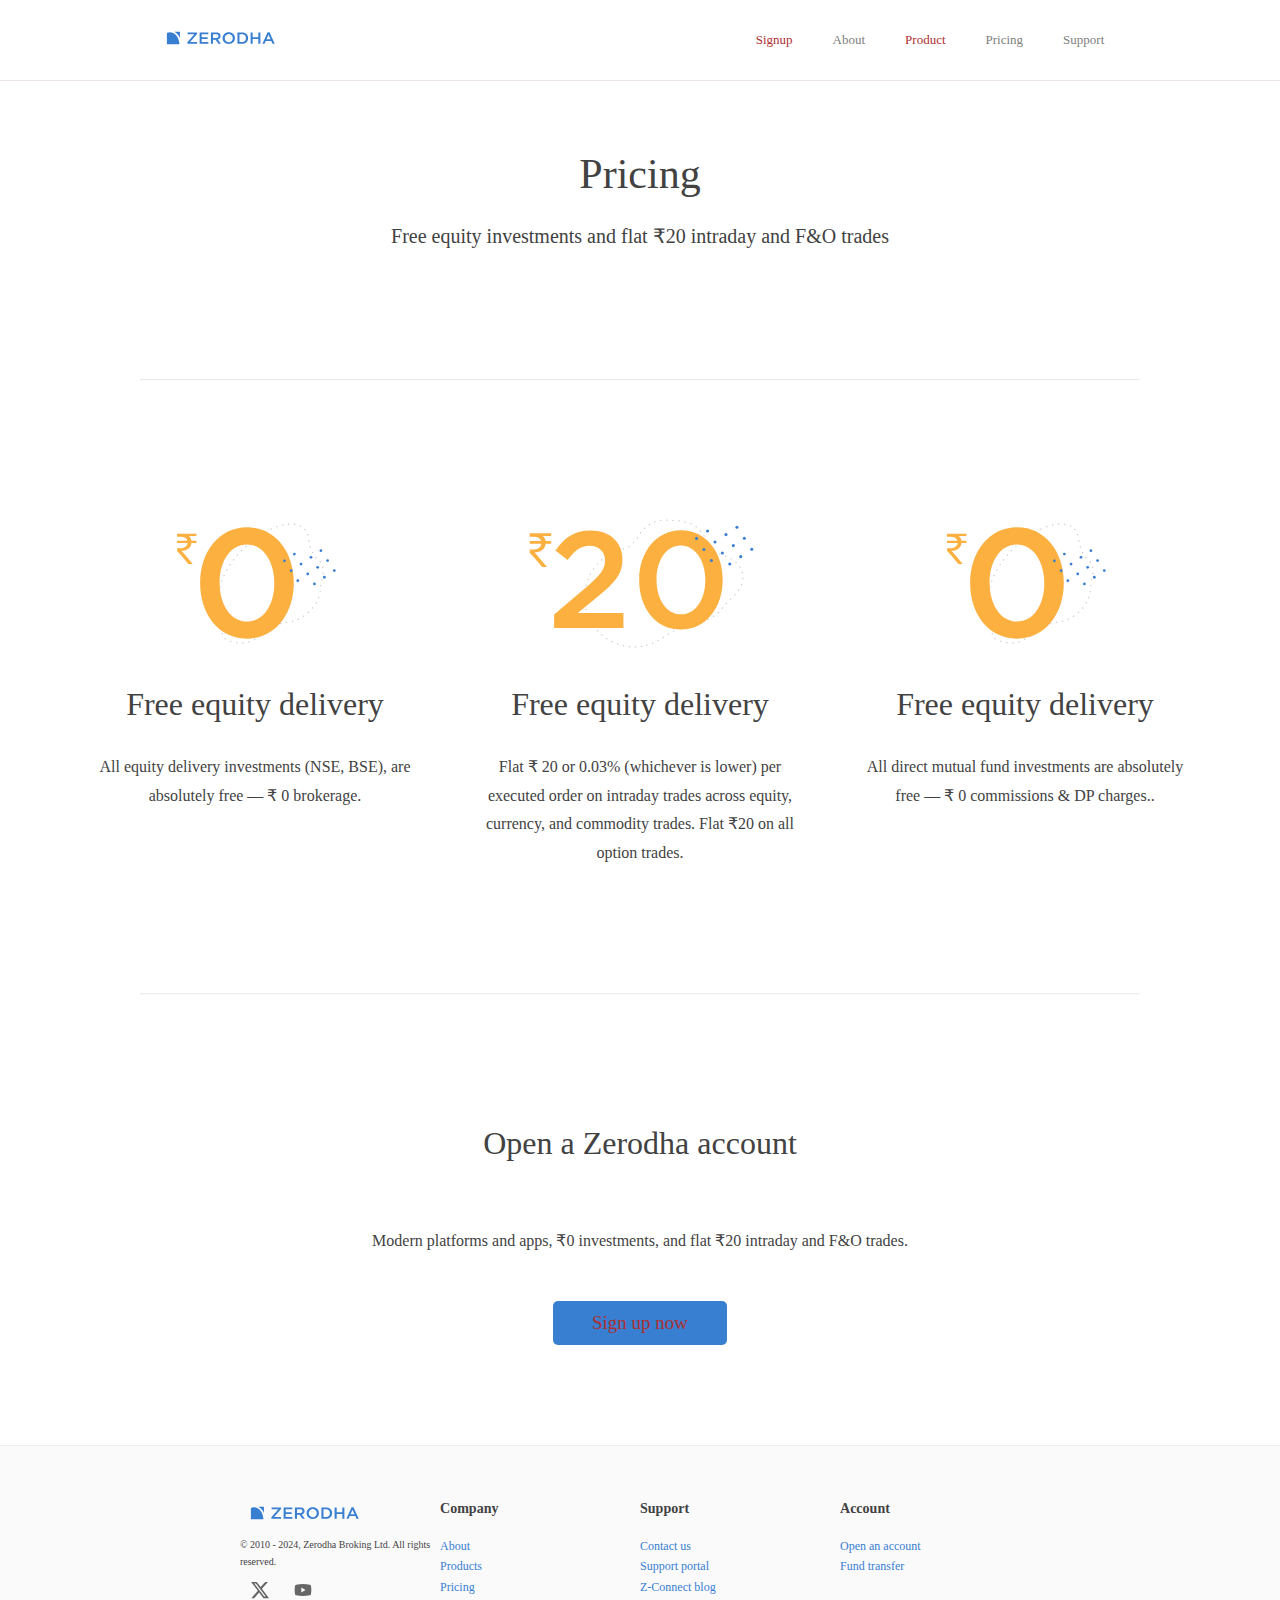
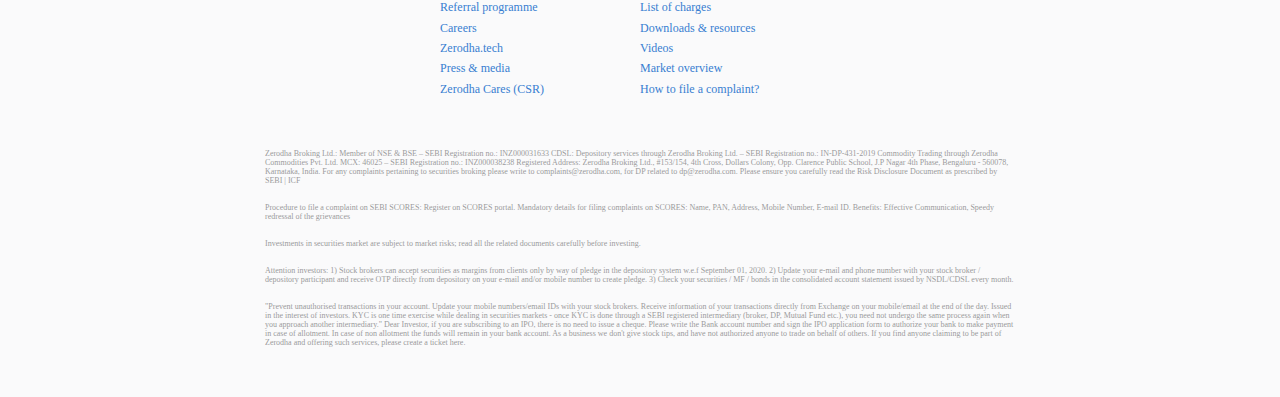
==== pricing.html @ 3a651345 "Pricing Page added and Linked every Page" ====
<!DOCTYPE html>
<html lang="en">

<head>
    <meta charset="UTF-8">
    <meta name="viewport" content="width=device-width, initial-scale=1.0">
    <title>Free equity investments and low brokerage trades at flat Rs 20 – Zerodha</title>
    <link rel="stylesheet type=" text/css" href="style.css">
</head>

<body>

    <div class="main">

        <nav class="navbar">
            <div class="container">
                <div class="logo">
                    <a href="index.html"><img src="/images/logo.svg"></a>
                </div>
                <ul class="items">
                    <li class="item"><a href="/signupPageTwo.html"> Signup </a></li>
                    <li class="item">About</li>
                    <li class="item"><a href="/product.html"> Product </a></li>
                    <li class="item">Pricing</li>
                    <li class="item">Support</li>
                </ul>
            </div>
        </nav>

        <h1 style="margin-top: 150px;font-size: 42px;">Pricing</h1>
        <h3 style="width: 1000px;font-weight: 400;text-align: center;margin-top: 20px;font-size: 20px;">Free equity
            investments and flat ₹20 intraday and F&O trades</h3>

        <hr style="width: 1000px;margin-top: 110px;">

        <div class="mainrowzero">
            <div class="firstcolumn">
                <img style="width: 250px;" src="/images/pricing-eq.svg">
                <h2>Free equity delivery</h2>
                <h4 style="width: 325px;text-align: center;">All equity delivery investments (NSE, BSE), are absolutely free — ₹ 0 brokerage.</h4>
            </div>
            <div class="firstcolumn">
                <img style="width: 250px;" src="/images/other-trades.svg">
                <h2>Free equity delivery</h2>
                <h4 style="width: 325px; text-align: center;">Flat ₹ 20 or 0.03% (whichever is lower) per executed order on intraday trades across equity, currency, and commodity trades. Flat ₹20 on all option trades.</h4>
            </div>
            <div class="firstcolumn">
                <img style="width: 250px;" src="/images/pricing-eq.svg">
                <h2>Free equity delivery</h2>
                <h4 style="width: 325px;text-align: center;">All direct mutual fund investments are absolutely free — ₹ 0 commissions & DP charges..</h4>
            </div>

        </div>

        <hr style="width: 1000px;margin-top: 110px;">

        <div class="sixthcontainer">
            <h2>Open a Zerodha account</h2>
            <h4 class="Modern" style="width: 1000px;">Modern platforms and apps, ₹0 investments, and flat ₹20 intraday and F&O trades.</h4>
            <button type="button"><a href="/signupPageOne.html"> Sign up now</a></button>
        </div>

        <div class="footer">
            <div class="finalfooter">
                <div class="footertop">
                    <div class="column">
                        <div class="info">
                            <img class="footerlogo" src="/images/logo.svg">
                            <h5 class="trademark">© 2010 - 2024, Zerodha Broking Ltd. All rights reserved.</h5>
                            <img class="twitter" src="/images/x-twitter.svg">
                            <img class="youtube" src="/images/youtube.svg">
                        </div>
                    </div>
                    <div class="column">
                        <h3>Company</h3>
                        <p class="footerelem">About</p>
                        <p class="footerelem">Products</p>
                        <p class="footerelem">Pricing</p>
                        <p class="footerelem">Referral programme</p>
                        <p class="footerelem">Careers</p>
                        <p class="footerelem">Zerodha.tech</p>
                        <p class="footerelem">Press & media</p>
                        <p class="footerelem">Zerodha Cares (CSR)</p>
                    </div>
                    <div class="column">
                        <h3>Support</h3>
                        <p class="footerelem">Contact us</p>
                        <p class="footerelem">Support portal</p>
                        <p class="footerelem">Z-Connect blog</p>
                        <p class="footerelem">List of charges
                        </p>
                        <p class="footerelem">Downloads & resources</p>
                        <p class="footerelem">Videos</p>
                        <p class="footerelem">Market overview</p>
                        <p class="footerelem">How to file a complaint?</p>
                    </div>
                    <div class="column">
                        <h3>Account</h3>
                        <p class="footerelem">Open an account</p>
                        <p class="footerelem">Fund transfer</p>
                    </div>
                </div>
            </div>

            <div class="footerbottom">
                <p class="informationfooter">Zerodha Broking Ltd.: Member of NSE​ &amp;​ BSE – SEBI Registration no.:
                    INZ000031633 CDSL:
                    Depository services through Zerodha Broking Ltd. – SEBI Registration no.: IN-DP-431-2019
                    Commodity Trading through Zerodha Commodities Pvt. Ltd. MCX: 46025 – SEBI Registration no.:
                    INZ000038238 Registered Address: Zerodha Broking Ltd., #153/154, 4th Cross, Dollars Colony, Opp.
                    Clarence Public School, J.P Nagar 4th Phase, Bengaluru - 560078, Karnataka, India. For any
                    complaints pertaining to securities broking please write to complaints@zerodha.com, for DP
                    related to dp@zerodha.com. Please ensure you carefully read the Risk Disclosure Document as
                    prescribed by SEBI | ICF</p>

                <br>

                <p class="informationfooter">
                    Procedure to file a complaint on SEBI SCORES: Register on SCORES portal. Mandatory details for
                    filing complaints on SCORES: Name, PAN, Address, Mobile Number, E-mail ID. Benefits: Effective
                    Communication, Speedy redressal of the grievances

                </p>

                <br>

                <p class="informationfooter">Investments in securities market are subject to market risks; read all the
                    related documents carefully before investing.</p>

                <br>

                <p class="informationfooter">Attention investors: 1) Stock brokers can accept securities as margins from
                    clients only by way of pledge in the depository system w.e.f September 01, 2020. 2) Update your
                    e-mail and phone number with your stock broker / depository participant and receive OTP directly
                    from depository on your e-mail and/or mobile number to create pledge. 3) Check your securities / MF
                    / bonds in the consolidated account statement issued by NSDL/CDSL every month.</p>

                <br>

                <p class="informationfooter">"Prevent unauthorised transactions in your account. Update your mobile
                    numbers/email IDs with your stock brokers. Receive information of your transactions directly from
                    Exchange on your mobile/email at the end of the day. Issued in the interest of investors. KYC is one
                    time exercise while dealing in securities markets - once KYC is done through a SEBI registered
                    intermediary (broker, DP, Mutual Fund etc.), you need not undergo the same process again when you
                    approach another intermediary." Dear Investor, if you are subscribing to an IPO, there is no need to
                    issue a cheque. Please write the Bank account number and sign the IPO application form to authorize
                    your bank to make payment in case of allotment. In case of non allotment the funds will remain in
                    your bank account. As a business we don't give stock tips, and have not authorized anyone to trade
                    on behalf of others. If you find anyone claiming to be part of Zerodha and offering such services,
                    please create a ticket here.</p>
            </div>

        </div>

    </div>

    

</body>

</html>
---- style.css ----
* {
    margin: 0;
    padding: 0;
    box-sizing: border-box;
    /* overflow: hidden; */
    font-family: Inter;
}

html,
body {
    width: 100%;
    height: 100%;
}

.main {
    height: 100%;
    width: 100%;
    display: flex;
    flex-direction: column;
    align-items: center;
}

.navbar {
    width: 100%;
    height: 9%;
    display: flex;
    justify-content: center;
    align-items: center;
    gap: 2rem;
    border-bottom: 1px solid #ede7e7;
    position: fixed;
    background-color: #fff;
}

.container {
    display: flex;
    align-items: center;
    justify-content: space-between;
}

img {
    width: 110px;
    margin: 10px;
}

ul {
    display: flex;
    align-items: center;
    padding-left: 450px;
    list-style: none;
}

.item {
    font-size: 13px;
    color: gray;
    padding: 20px;
}

.mainimage {
    width: 50%;
    padding-top: 100px;
}

.maincontent {
    display: flex;
    flex-direction: column;
    align-items: center;
    padding-top: 50px;
}

h1 {
    color: #424242;
    font-weight: 500;
    font-size: 2.5rem;
}

.online {
    color: #424242;
    font-weight: 400;
    padding-top: 20px;
    text-align: center;
}

button {
    width: 174px;
    height: 44px;
    font-size: 19px;
    color: #fff;
    background-color: #387ed1;
    border-style: none;
    border-radius: 5px;
    margin-top: 30px;
}

button:hover {
    background-color: #1b3b63;
    cursor: pointer;
}

.secondcontainer {
    display: flex;
    justify-content: center;
    align-items: center;
    width: 60%;
    padding-top: 100px;
    padding-bottom: 100px;
}

.trophyimage {
    width: 400px;
}

.rightcontent {
    display: flex;
    flex-direction: column;
    justify-content: center;
    width: 80%;
    padding-left: 100px;
}

h2 {
    font-size: 2rem;
    font-weight: 500;
    color: #424242;
    display: block;
    padding-bottom: 30px;
    text-align: left;
}

h3 {
    width: 500px;
    line-height: 1.8;
    margin-bottom: 15px;
    color: #424242;
    font-weight: 550;
    display: block;
}

h4 {
    width: 500px;
    line-height: 1.8;
    margin-bottom: 15px;
    color: #424242;
    font-weight: 400;
    display: block;
}

.features1,
.features2 {
    display: flex;
    flex-direction: column;
    list-style: disc;
    justify-content: flex-start;
    padding: 20px;
    color: #424242;
    font-weight: 400;
}

.features1 {
    padding-left: 20px;
}

.awardimage {
    width: 500px;
}

.featureshere {
    display: flex;
    padding-bottom: 10px;
    /* padding: 20px; */
}

.details {
    margin-top: 10px;
}

.thirdcontainer {
    display: flex;
    justify-content: center;
    padding-top: 40px;
}

.leftsidecontent {
    margin-right: 50px;
}

.ecosystum {
    width: 590px;
    height: 580px;
    margin-bottom: 50px;
}

.gimmick {
    width: 400px;
}

.rightlinks {
    display: flex;
    flex-direction: column;
    justify-content: center;
    align-items: center;
}

.anchorlinks {
    display: flex;

}

p {
    color: #387ed1;
    text-decoration: none;
    font-weight: 500;
    margin-right: 50px;
}

.fourthcontainer {
    display: flex;
    margin-top: 130px;
}

.unbeatable {
    display: flex;
    flex-direction: column;
    margin-right: 50px;
}

.pricing {
    width: 250px;
    height: 190px;
    background-color: #fff;
    border: 1px solid #ccc;
    border-radius: 5px;
    display: flex;
    flex-direction: column;
    justify-content: center;
    align-items: center;
}

.freeequity {
    width: 190px;
    text-align: center;
    margin-top: 50px;
}

.zerorupees {
    margin-top: 20px;
    font-weight: 500;
}

.twentyrupees {
    margin-bottom: 8px;
}

.varsity {
    width: 400px;
    padding-right: 50px;
}

.fifthcontainer {
    display: flex;
    justify-content: center;
    align-items: center;
    margin-top: 130px;
}

.varsity {
    margin-bottom: 20px;
}

.varsityright {
    padding-left: 100px;
}

.sixthcontainer {
    margin-top: 130px;
    display: flex;
    flex-direction: column;
    align-items: center;
}

.Modern {
    text-align: center;
    margin-top: 35px;
    display: inline;
}

.footer {
    width: 100%;
    background-color: #fafafb;
    border-top: 1px solid #eee;
    color: #424242;
    margin-bottom: 10px;
    margin-top: 100px;
}

.twitter,
.youtube {
    width: 20px;
}

.trademark {
    font-weight: 400;
}

/* .footerlogo {
    padding-right: 20px;
} */

.footertop {
    display: flex;
    justify-content: center;
    width: 1000px;
}

.column {
    width: 20%;
    line-height: 1.7;
    font-weight: 300;
    font-size: 12px;
    /* padding-right: 10px; */
    padding-top: 50px;
}

.informationfooter {
    display: block;
    font-size: 8px;
    width: 800px;
    color: #9b9b9b;
    padding-left: 50px;
}

.footerbottom {
    display: flex;
    flex-direction: column;
    justify-content: center;
    align-items: center;
    margin-top: 50px;
    margin-bottom: 50px;
}

.finalfooter {
    display: flex;
    justify-content: center;
}

a:link {
    color: rgb(174, 48, 48);
    background-color: transparent;
    text-decoration: none;
}

a:visited {
    color: rgb(136, 158, 157);
    background-color: transparent;
    text-decoration: none;
}

a:hover {
    color: rgb(151, 110, 161);
    background-color: transparent;
    text-decoration: none;
}

a:active {
    color: rgb(255, 255, 255);
    background-color: transparent;
    text-decoration: underline;
}

.maincontainer {
    width: 100%;
    height: 100%;
}

.signuppage {
    display: flex;
    width: 1000px;
    margin-top: 50px;
}


.signupinfo {
    display: flex;
    flex-direction: column;
}

.inputbox {
    display: flex;
    width: 344px;
}

.smallboxes {
    height: 50px;
    width: 50px;
    border: 1px solid #d1d1d1;
    color: #9b9b9b;
    font-size: 1em;
    background-color: #fff;
    border-radius: 2px;

}

.bigboxes {
    height: 50px;
    width: 300px;
    /* border: 1px solid #ccc; */
    font-size: 1.1em;
    color: #9b9b9b;
    background-color: #fff;
    border: 1px solid #d1d1d1;
    border-radius: 2px;
}

.kitecontainer,.consolecontainer,.coincontainer,.kiteconnectcontainer,.varsitycontainer{
    display: flex;
    margin-top: 120px;
}

.kitecontainerright,.coincontainerright,.varsitycontainerright{
    margin-left:100px;
    margin-top: 50px;
}

.trydemo{
    display: flex;
    margin-bottom: 15px;
}

.consolecontainerleft,.kiteconnectcontainerleft{
    margin-top: 170px;
    margin-right: 100px;
}

.zerodhauniverse{
    display: flex;
    flex-direction: column;
    justify-content: center;
    align-items: center;
}

hr{
    border-color: #f1f1f1;
    opacity: 20%;
}

.mainrowzero{
    display: flex;
    margin-top: 100px;
}

.firstcolumn{
    display: flex;
    flex-direction: column;
    /* justify-content: center; */
    align-items: center;
    margin-left: 30px;
    margin-right: 30px;
}
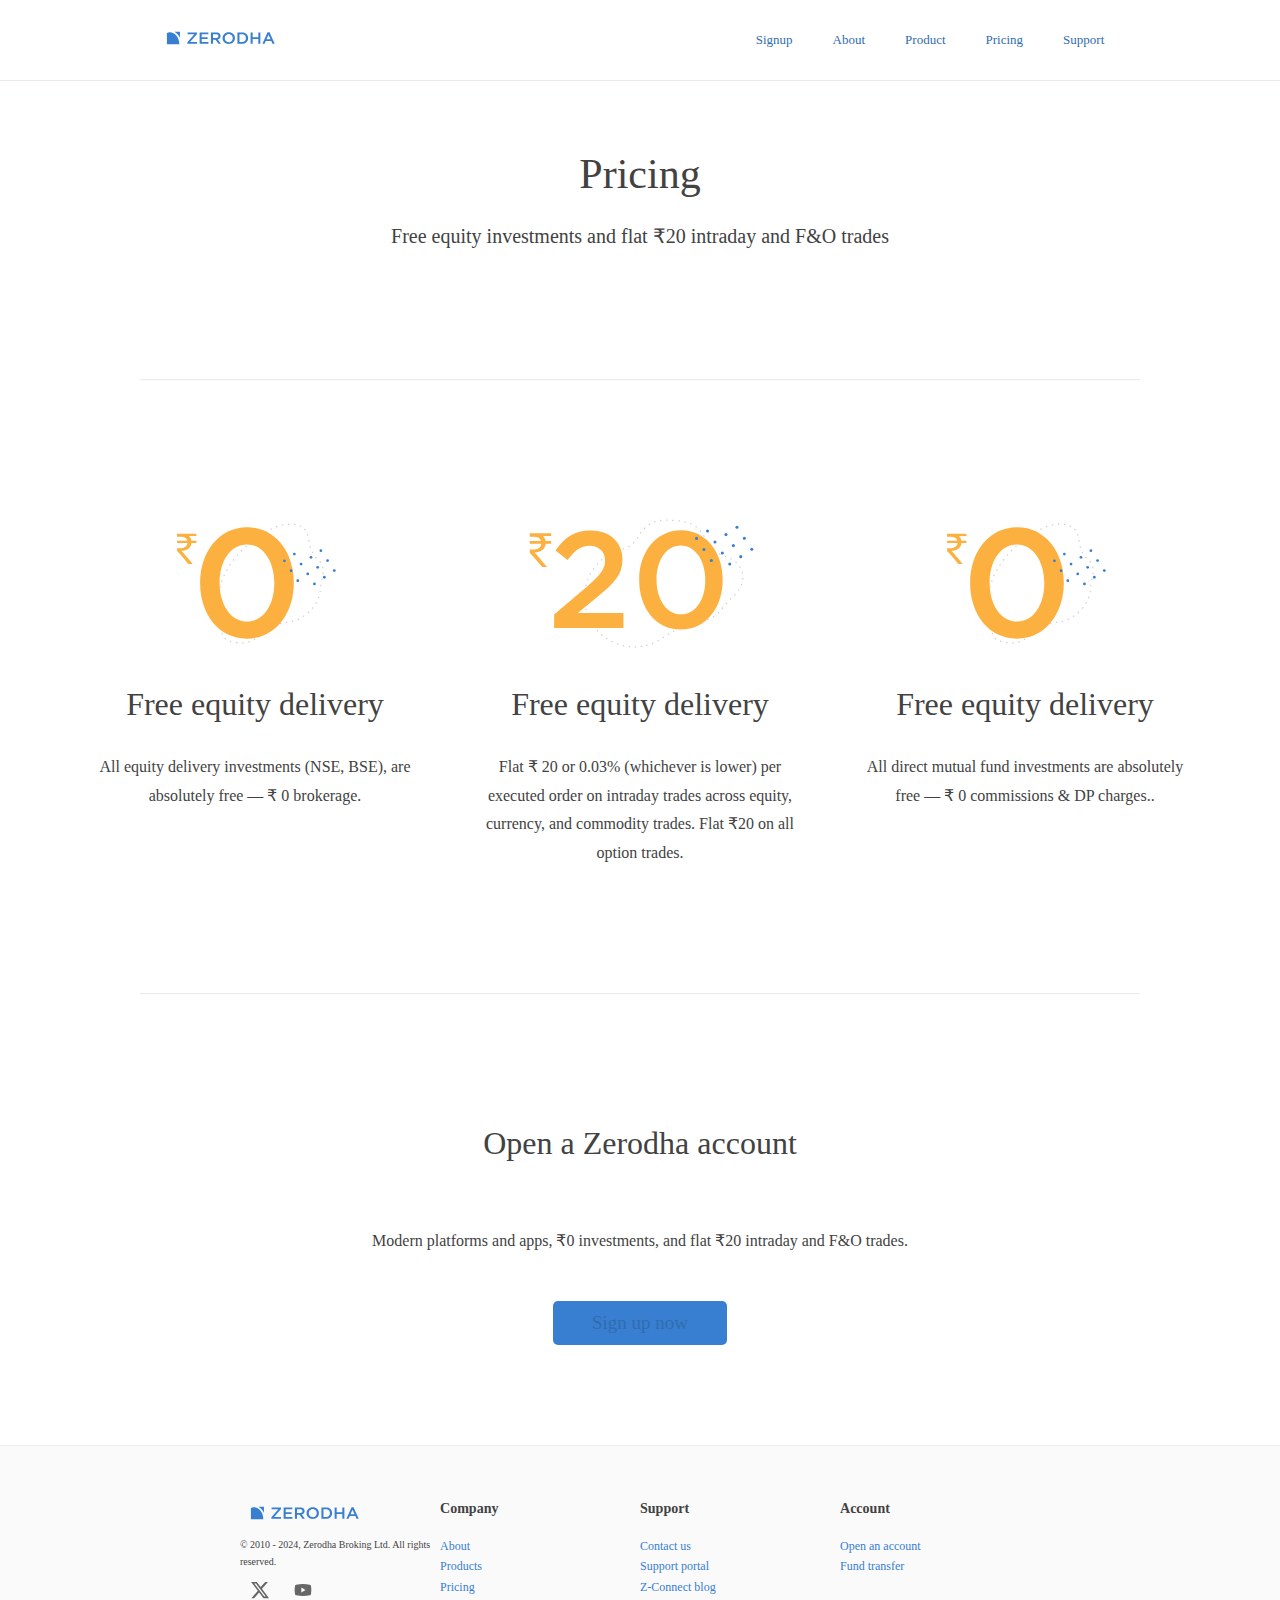
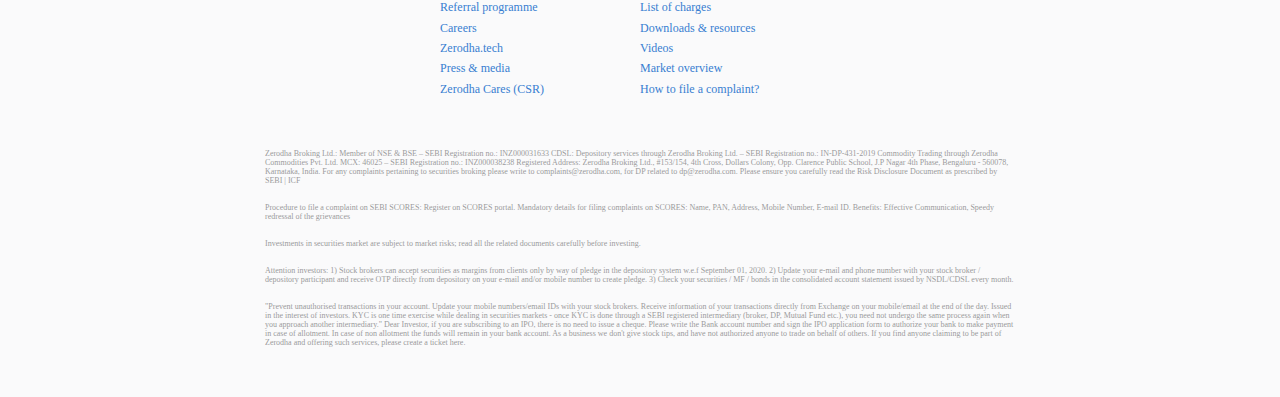
==== commit c808a269: "about page added" ====
--- a/pricing.html
+++ b/pricing.html
@@ -6,6 +6,7 @@
     <meta name="viewport" content="width=device-width, initial-scale=1.0">
     <title>Free equity investments and low brokerage trades at flat Rs 20 – Zerodha</title>
     <link rel="stylesheet type=" text/css" href="style.css">
+    <link rel="icon" type="image/png" href="/images/download.jpeg">
 </head>
 
 <body>
@@ -19,10 +20,10 @@
                 </div>
                 <ul class="items">
                     <li class="item"><a href="/signupPageTwo.html"> Signup </a></li>
-                    <li class="item">About</li>
+                    <li class="item"><a href="/about.html"> About </a></li>
                     <li class="item"><a href="/product.html"> Product </a></li>
-                    <li class="item">Pricing</li>
-                    <li class="item">Support</li>
+                    <li class="item"><a href="/pricing.html"> Pricing </a></li>
+                    <li class="item"><a href="/support.html"> Support </a></li>
                 </ul>
             </div>
         </nav>
--- a/style.css
+++ b/style.css
@@ -344,22 +344,17 @@
 }
 
 a:link {
-    color: rgb(174, 48, 48);
+    color: rgb(48, 109, 174);
     background-color: transparent;
     text-decoration: none;
 }
 
 a:visited {
-    color: rgb(136, 158, 157);
+    color: rgb(49, 143, 176);
     background-color: transparent;
     text-decoration: none;
 }
-
-a:hover {
-    color: rgb(151, 110, 161);
-    background-color: transparent;
-    text-decoration: none;
-}
+ 
 
 a:active {
     color: rgb(255, 255, 255);
@@ -455,4 +450,9 @@
     align-items: center;
     margin-left: 30px;
     margin-right: 30px;
+}
+
+.containerfirst{
+    display: flex;
+    padding-top: 80px;
 }